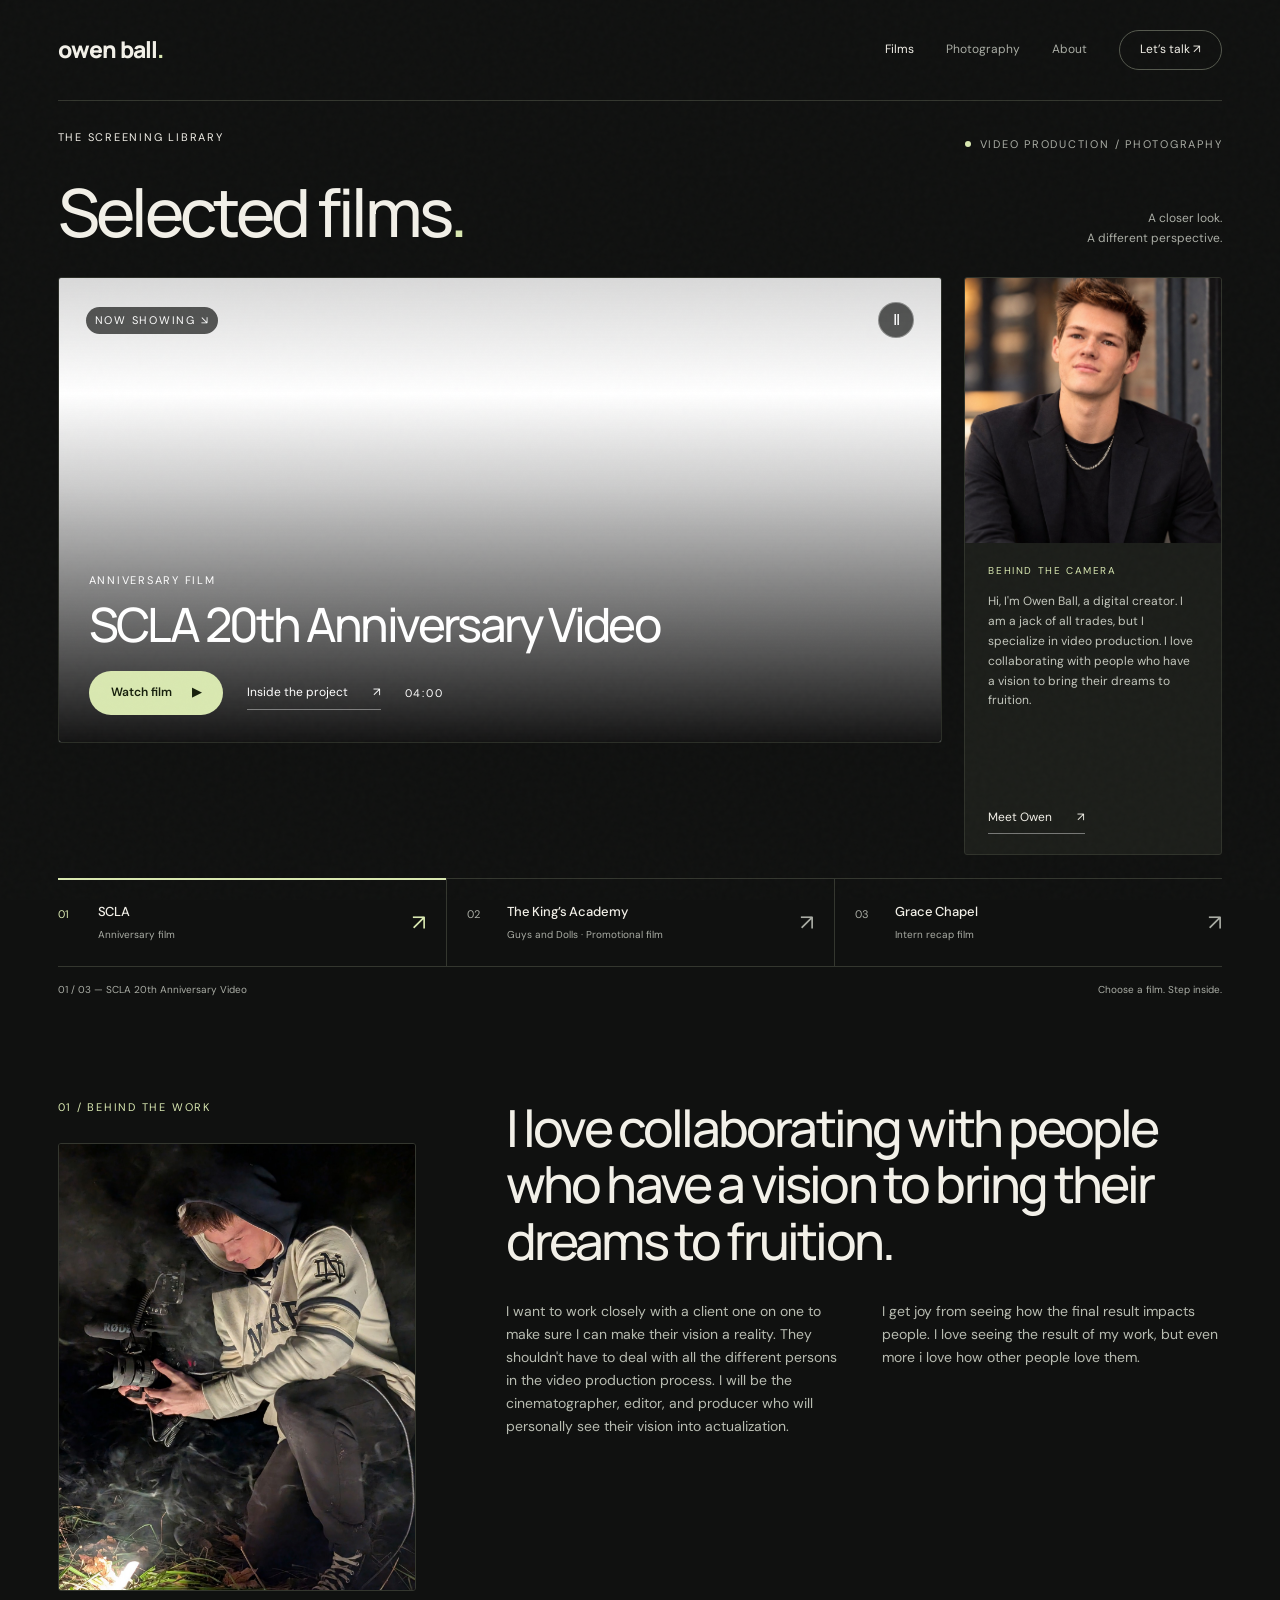
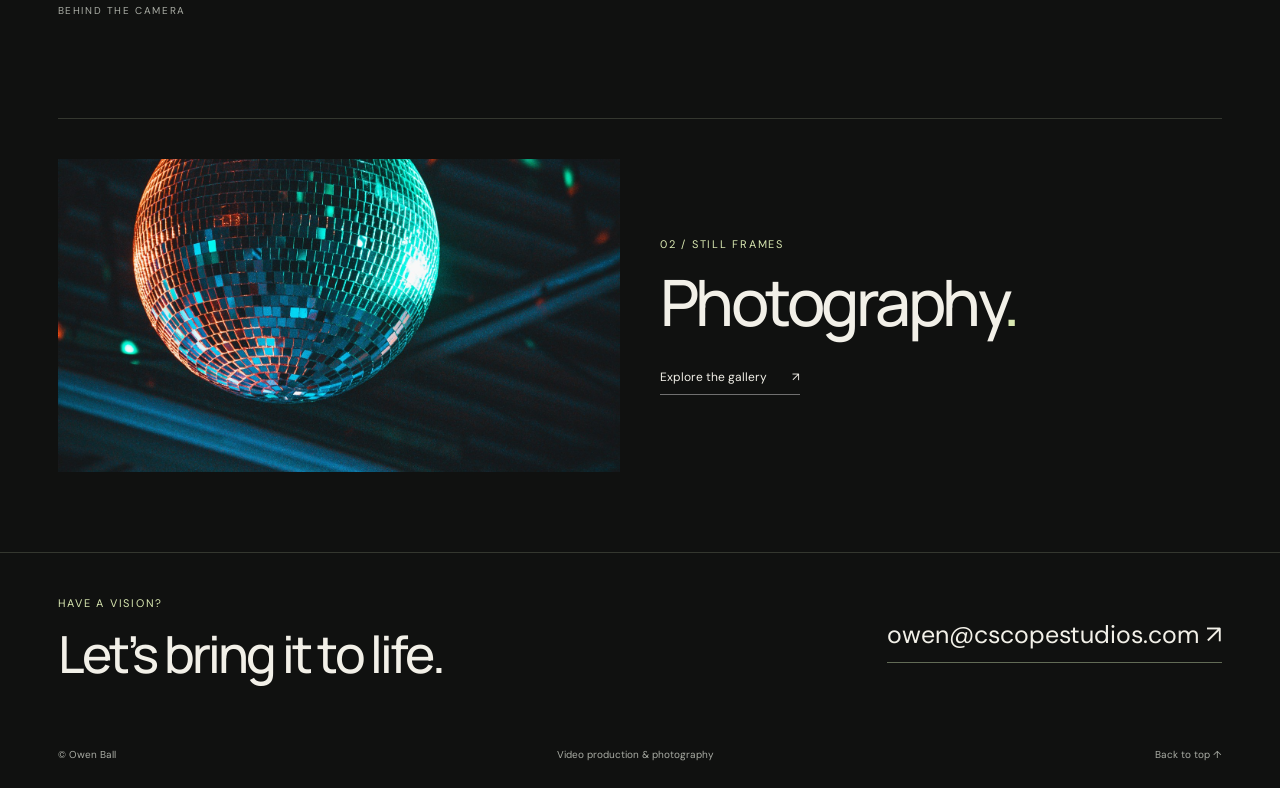
==== index.html @ f32d944a "Add files via upload" ====
<!doctype html>
<html lang="en" id="top">
<head>
  <meta charset="utf-8">
  <meta name="viewport" content="width=device-width, initial-scale=1">
  <meta name="theme-color" content="#101110">
  <meta name="description" content="Hi, I&#x27;m Owen Ball, a digital creator. I am a jack of all trades, but I specialize in video production. I love collaborating with people who have a vision to bring their dreams to fruition.">
  <title>Video production &amp; photography · Owen Ball</title>
  <link rel="icon" href="assets/favicon.svg" type="image/svg+xml">
  <link rel="preconnect" href="https://fonts.googleapis.com">
  <link rel="preconnect" href="https://fonts.gstatic.com" crossorigin>
  <link rel="stylesheet" href="assets/style.css">
  <script src="assets/site.js" defer></script>
</head>
<body>
<a class="skip" href="#main">Skip to content</a>
  <header class="site-header wrap">
    <a class="wordmark" href="index.html" aria-label="Owen Ball home">owen ball<span>.</span></a>
    <nav aria-label="Main navigation">
      <a href="index.html" aria-current="page">Films</a>
      <a href="photography.html" >Photography</a>
      <a class="about-nav" href="index.html#about">About</a>
      <a class="contact-link" href="mailto:owen@cscopestudios.com">Let’s talk <span aria-hidden="true">↗</span></a>
    </nav>
  </header>
<main id="main" class="wrap">
  <div class="page-topline"><p class="eyebrow">The screening library</p><p class="eyebrow status muted">Video production / Photography</p></div>
  <div class="library-heading"><h1>Selected films<span class="accent">.</span></h1><p>A closer look.<br>A different perspective.</p></div>
  <section aria-label="Film screening library">
    <div class="screening-layout">
      <div class="stage">
        <img id="stage-poster" class="stage-poster" src="assets/images/scla.jpg" alt="" fetchpriority="high" width="1920" height="1080">
        <div class="ambient" id="ambient" aria-hidden="true"></div>
        <div class="stage-top"><span class="eyebrow">Now showing <span aria-hidden="true">↘</span></span><button class="motion-toggle" id="motion-toggle" type="button" aria-label="Pause motion preview" aria-pressed="true">Ⅱ</button></div>
        <div class="stage-bottom"><p class="eyebrow" id="stage-category">Anniversary film</p><h2 id="stage-title">SCLA 20th Anniversary Video</h2>
          <div class="stage-actions"><button id="watch-film" class="pill" type="button">Watch film <span aria-hidden="true">▶</span></button><a class="text-link" id="project-link" href="scla.html">Inside the project <span aria-hidden="true">↗</span></a><span class="eyebrow" id="stage-duration">04:00</span></div>
        </div>
      </div>
      <aside class="profile" aria-label="Meet Owen">
        <img class="profile-photo profile-headshot" src="assets/images/owen-ball-headshot.jpg" alt="Professional headshot of Owen Ball wearing a black blazer" width="1086" height="1448">
        <div class="profile-content"><span class="eyebrow">Behind the camera</span><p>Hi, I&#x27;m Owen Ball, a digital creator. I am a jack of all trades, but I specialize in video production. I love collaborating with people who have a vision to bring their dreams to fruition.</p><a class="text-link" href="#about">Meet Owen <span aria-hidden="true">↗</span></a></div>
      </aside>
    </div>
    <div class="film-shelf" aria-label="Choose a film"><button class="film-choice" type="button" aria-pressed="true" data-key="scla" data-number="01" data-title="SCLA 20th Anniversary Video" data-short="SCLA" data-category="Anniversary film" data-duration="04:00" data-id="1201639268" data-hash="f3a242fcdb" data-page="scla.html" data-poster="assets/images/scla.jpg">
 <span class="number">01</span><span><strong>SCLA</strong><small>Anniversary film</small></span><span class="arrow" aria-hidden="true">↗</span></button>
<button class="film-choice" type="button" aria-pressed="false" data-key="kings" data-number="02" data-title="The King’s Academy" data-short="The King’s Academy" data-category="Guys and Dolls · Promotional film" data-duration="01:23" data-id="1181231760" data-hash="d22eb10714" data-page="kings-academy.html" data-poster="assets/images/kings.jpg">
 <span class="number">02</span><span><strong>The King’s Academy</strong><small>Guys and Dolls · Promotional film</small></span><span class="arrow" aria-hidden="true">↗</span></button>
<button class="film-choice" type="button" aria-pressed="false" data-key="grace" data-number="03" data-title="Grace Chapel 2026 Intern Recap Video" data-short="Grace Chapel" data-category="Intern recap film" data-duration="04:53" data-id="1246692752" data-hash="9cd34ef576" data-page="grace-chapel.html" data-poster="assets/images/grace.jpg">
 <span class="number">03</span><span><strong>Grace Chapel</strong><small>Intern recap film</small></span><span class="arrow" aria-hidden="true">↗</span></button></div>
    <div class="under-shelf"><span id="selected-status" aria-live="polite">01 / 03 — SCLA 20th Anniversary Video</span><span>Choose a film. Step inside.</span></div>
    <noscript><p>Explore the films: <a href="scla.html">SCLA</a> · <a href="kings-academy.html">The King’s Academy</a> · <a href="grace-chapel.html">Grace Chapel</a></p></noscript>
  </section>
  <section class="about-section reveal" id="about" aria-labelledby="about-title">
    <div class="about-identity">
      <p class="eyebrow accent">01 / Behind the work</p>
      <figure class="about-working-photo">
        <img src="assets/images/owen-ball.jpg" alt="Owen Ball working with a camera and microphone on location" loading="lazy" width="1200" height="1594">
        <figcaption class="eyebrow muted">Behind the camera</figcaption>
      </figure>
    </div>
    <div class="about-content"><h2 id="about-title">I love collaborating with people who have a vision to bring their dreams to fruition.</h2>
      <div class="about-copy"><p>I want to work closely with a client one on one to make sure I can make their vision a reality. They shouldn&#x27;t have to deal with all the different persons in the video production process. I will be the cinematographer, editor, and producer who will personally see their vision into actualization.</p><p>I get joy from seeing how the final result impacts people. I love seeing the result of my work, but even more i love how other people love them.</p></div>
    </div>
  </section>
  <section class="photo-teaser reveal" aria-labelledby="photo-title"><a href="photography.html" aria-label="Explore Owen’s photography"><img src="assets/photos/0H9A9718.jpg" alt="A mirror ball illuminated with orange and teal light" loading="lazy" width="1467" height="2200"></a>
    <div><p class="eyebrow accent">02 / Still frames</p><h2 id="photo-title">Photography<span class="accent">.</span></h2><a href="photography.html" class="text-link">Explore the gallery <span aria-hidden="true">↗</span></a></div>
  </section>
</main>
<dialog class="dialog" id="film-dialog" aria-labelledby="film-dialog-title"><div class="dialog-bar"><h2 id="film-dialog-title">Film screening</h2><button type="button" class="close-dialog" data-close-dialog>Close ×</button></div><div class="dialog-content" id="film-player"></div><div class="dialog-bottom"><a id="dialog-project-link" href="scla.html">Inside the project ↗</a><a id="dialog-vimeo-link" href="https://vimeo.com/1201639268/f3a242fcdb" target="_blank" rel="noopener">Watch on Vimeo ↗</a></div></dialog>
<footer class="footer wrap" id="contact">
    <div class="footer-top"><div><p class="eyebrow accent">Have a vision?</p><h2>Let’s bring it to life.</h2></div>
      <a class="footer-email" href="mailto:owen@cscopestudios.com">owen@cscopestudios.com <span aria-hidden="true">↗</span></a></div>
    <div class="footer-bottom"><span>© Owen Ball</span><span>Video production &amp; photography</span><a href="#top">Back to top ↑</a></div>
  </footer>
</body>
</html>
---- assets/style.css ----
/* Owen Ball — The Screening Library. Shared styles; no build tools required. */
@import url('https://fonts.googleapis.com/css2?family=DM+Sans:wght@400;450;500;550;600;650;700&family=Manrope:wght@400;500;600;650;700;800&display=swap');
:root {
  color-scheme:dark;
  --bg:#101110;
  --panel:#191b19;
  --ink:#f2f0e8;
  --muted:#aaaDA5;
  --line:#34372f;
  --accent:#d9e8b1;
  --gutter:clamp(20px,4.5vw,80px)
}
* {
  box-sizing:border-box
}
html {
  scroll-behavior:smooth;
  scroll-padding-top:90px
}
body {
  margin:0;
  background:var(--bg);
  color:var(--ink);
  font:15px/1.65 'DM Sans',Arial,sans-serif;
  -webkit-font-smoothing:antialiased
}
body::before {
  content:"";
  position:fixed;
  inset:0;
  pointer-events:none;
  z-index:20;
  opacity:.025;
  background-image:url("data:image/svg+xml,%3Csvg viewBox='0 0 180 180' xmlns='http://www.w3.org/2000/svg'%3E%3Cfilter id='n'%3E%3CfeTurbulence type='fractalNoise' baseFrequency='.9' numOctaves='3' stitchTiles='stitch'/%3E%3C/filter%3E%3Cpath fill='%23fff' filter='url(%23n)' opacity='.8' d='M0 0h180v180H0z'/%3E%3C/svg%3E")
}
a {
  color:inherit;
  text-decoration:none
}
button {
  font:inherit;
  color:inherit;
  cursor:pointer
}
button,a {
  -webkit-tap-highlight-color:transparent
}
button {
  border:0
}
button:disabled {
  cursor:default;
  opacity:.4
}
a:focus-visible,button:focus-visible,summary:focus-visible {
  outline:2px solid var(--accent);
  outline-offset:6px
}
img {
  display:block;
  width:100%;
  height:auto
}
h1,h2,h3,p,figure {
  margin:0
}
h1,h2,h3 {
  font-family:'Manrope',Arial,sans-serif;
  font-weight:500;
  line-height:1.1;
  letter-spacing:-.055em
}
p+p {
  margin-top:1.25em
}
.wrap {
  padding-inline:var(--gutter);
  max-width:1800px;
  margin:auto
}
.eyebrow {
  font:11px/1.5 'DM Sans',Arial,sans-serif;
  letter-spacing:.16em;
  text-transform:uppercase
}
.muted {
  color:var(--muted)
}
.accent {
  color:var(--accent)
}
.skip {
  position:fixed;
  left:20px;
  top:-100px;
  padding:12px;
  background:var(--accent);
  color:#101110;
  z-index:100
}
.skip:focus {
  top:15px
}
.site-header {
  height:100px;
  display:flex;
  align-items:center;
  justify-content:space-between;
  gap:24px
}
.wordmark {
  font-family:'Manrope',Arial,sans-serif;
  font-weight:800;
  font-size:23px;
  letter-spacing:-1px;
  white-space:nowrap
}
.wordmark span {
  color:var(--accent)
}
nav {
  display:flex;
  align-items:center;
  gap:32px;
  font-size:12px
}
nav a {
  color:var(--muted);
  transition:color .2s
}
nav a:hover,nav a[aria-current=page] {
  color:var(--ink)
}
nav .contact-link {
  color:var(--ink);
  border:1px solid #55594e;
  border-radius:30px;
  padding:9px 20px
}
nav .contact-link:hover {
  background:var(--accent);
  color:#101110
}
.page-topline {
  border-top:1px solid var(--line);
  padding-top:21px;
  display:flex;
  justify-content:space-between;
  align-items:center;
  gap:15px
}
.status {
  display:inline-flex;
  gap:9px;
  align-items:center
}
.status::before {
  content:"";
  width:6px;
  height:6px;
  border-radius:50%;
  background:var(--accent)
}
.library-heading {
  display:flex;
  align-items:end;
  justify-content:space-between;
  padding:23px 0 29px;
  gap:24px
}
.library-heading h1 {
  font-size:clamp(40px,5.2vw,78px)
}
.library-heading p {
  max-width:170px;
  font-size:12px;
  text-align:right;
  color:var(--muted)
}
.screening-layout {
  display:grid;
  grid-template-columns:minmax(0,1fr) 258px;
  gap:22px
}
.stage {
  position:relative;
  min-width:0;
  overflow:hidden;
  background:#060706;
  aspect-ratio:1.9;
  border:1px solid #2b2e27;
  border-radius:3px;
  isolation:isolate
}
.stage-poster {
  position:absolute;
  inset:0;
  height:100%;
  object-fit:cover;
  transition:opacity .5s
}
.ambient {
  position:absolute;
  inset:0;
  overflow:hidden;
  z-index:1;
  pointer-events:none
}
.ambient iframe {
  position:absolute;
  border:0;
  left:50%;
  top:50%;
  width:100%;
  height:100%;
  transform:translate(-50%,-50%);
  aspect-ratio:16/9
}
.stage::after {
  content:"";
  position:absolute;
  inset:0;
  background:linear-gradient(180deg,rgba(0,0,0,.15),transparent 25%,rgba(0,0,0,.2) 45%,rgba(0,0,0,.92));
  z-index:2;
  pointer-events:none
}
.stage-top {
  position:absolute;
  inset:24px 27px auto;
  z-index:3;
  display:flex;
  justify-content:space-between;
  align-items:center;
  color:#fff
}
.stage-top .eyebrow {
  background:#080a08aa;
  padding:5px 9px;
  border-radius:20px
}
.motion-toggle {
  width:36px;
  height:36px;
  background:#080a08aa;
  border:1px solid #ffffff55;
  border-radius:50%;
  line-height:1
}
.stage-bottom {
  position:absolute;
  inset:auto 30px 27px;
  z-index:3;
  color:#fff
}
.stage-bottom h2 {
  font-size:clamp(28px,3.7vw,58px);
  max-width:740px;
  margin:10px 0 21px;
  text-wrap:balance
}
.stage-actions {
  display:flex;
  align-items:center;
  gap:24px
}
.pill {
  display:inline-flex;
  align-items:center;
  justify-content:center;
  gap:20px;
  border-radius:40px;
  background:var(--accent);
  color:#17200d;
  padding:12px 22px;
  font-size:12px;
  font-weight:600;
  transition:background .2s,transform .2s
}
.pill:hover {
  background:#eafaC7;
  transform:translateY(-2px)
}
.text-link {
  font-size:12px;
  border-bottom:1px solid #ffffff66;
  padding-block:6px;
  display:inline-flex;
  gap:25px
}
.text-link:hover {
  color:var(--accent)
}
.profile {
  background:#1c1e1a;
  border:1px solid #30332b;
  border-radius:3px;
  display:flex;
  flex-direction:column;
  overflow:hidden
}
.profile-photo {
  height:46%;
  min-height:150px;
  object-fit:cover;
  object-position:center 38%;
  filter:saturate(.65)
}
.profile-content {
  padding:20px 23px;
  display:flex;
  flex-direction:column;
  flex:1;
  gap:14px
}
.profile-content p {
  font-size:12px;
  line-height:1.65;
  color:#c4c7bd
}
.profile-content .eyebrow {
  color:var(--accent);
  font-size:10px
}
.profile-content a {
  margin-top:auto;
  align-self:start
}
.film-shelf {
  display:grid;
  grid-template-columns:repeat(3,minmax(0,1fr));
  margin-top:23px;
  border-block:1px solid var(--line)
}
.film-choice {
  display:grid;
  grid-template-columns:24px minmax(0,1fr) 28px;
  gap:16px;
  align-items:center;
  text-align:left;
  background:none;
  padding:23px 20px;
  position:relative;
  transition:background .3s
}
.film-choice+.film-choice {
  border-left:1px solid var(--line)
}
.film-choice:first-child {
  padding-left:0
}
.film-choice:last-child {
  padding-right:0
}
.film-choice::before {
  content:"";
  height:2px;
  background:var(--accent);
  position:absolute;
  top:-1px;
  left:0;
  right:0;
  transform:scaleX(0);
  transform-origin:left;
  transition:transform .4s
}
.film-choice[aria-pressed=true]::before {
  transform:scaleX(1)
}
.film-choice:hover {
  background:#ffffff04
}
.film-choice .number {
  font-size:11px;
  color:var(--muted);
  align-self:start;
  padding-top:3px
}
.film-choice strong {
  display:block;
  font-size:13px;
  font-weight:500;
  letter-spacing:-.01em;
  line-height:1.5
}
.film-choice small {
  font-size:10px;
  color:var(--muted);
  display:block;
  margin-top:5px
}
.film-choice .arrow {
  font-size:22px;
  justify-self:end;
  color:var(--muted)
}
.film-choice[aria-pressed=true] .arrow,.film-choice[aria-pressed=true] .number {
  color:var(--accent)
}
.under-shelf {
  display:flex;
  justify-content:space-between;
  margin-top:15px;
  font-size:10px;
  color:var(--muted)
}
.about-section {
  padding-block:100px;
  display:grid;
  grid-template-columns:1fr 2fr;
  gap:7vw
}
.about-content h2 {
  font-size:clamp(32px,4vw,60px);
  margin-bottom:32px;
  max-width:850px
}
.about-copy {
  display:grid;
  grid-template-columns:1fr 1fr;
  gap:35px;
  color:#b8bcb1;
  font-size:14px
}
.about-copy p {
  margin:0
}
.photo-teaser {
  border-top:1px solid var(--line);
  padding-block:40px 80px;
  display:grid;
  grid-template-columns:1fr 1fr;
  gap:40px;
  align-items:center
}
.photo-teaser img {
  aspect-ratio:1.8;
  object-fit:cover
}
.photo-teaser h2 {
  font-size:clamp(40px,5vw,72px);
  margin-block:14px 25px
}
.footer {
  border-top:1px solid var(--line);
  padding-top:42px;
  padding-bottom:25px
}
.footer-top {
  display:flex;
  justify-content:space-between;
  align-items:center;
  gap:24px
}
.footer h2 {
  font-size:clamp(32px,4vw,60px);
  margin-top:14px
}
.footer-bottom {
  display:flex;
  justify-content:space-between;
  gap:20px;
  margin-top:65px;
  color:var(--muted);
  font-size:10px
}
.footer-email {
  font-size:clamp(14px,2vw,25px);
  border-bottom:1px solid #626b56;
  padding-bottom:7px
}
.footer-email:hover {
  color:var(--accent)
}
.page-heading {
  padding:42px 0 45px
}
.page-heading h1 {
  font-size:clamp(52px,8vw,116px);
  margin:14px 0 18px
}
.page-heading p {
  color:var(--muted);
  max-width:630px
}
.project-heading {
  padding:45px 0 35px;
  display:grid;
  grid-template-columns:2fr 1fr;
  gap:40px;
  align-items:end
}
.project-heading h1 {
  font-size:clamp(42px,5.8vw,86px);
  margin:18px 0 20px
}
.project-heading .project-purpose {
  color:#babeb3;
  font-size:14px
}
.project-credits {
  border-top:1px solid var(--line);
  padding-top:16px
}
.project-credits .eyebrow {
  color:var(--accent);
  margin-bottom:12px
}
.project-credits p {
  font-size:13px;
  color:#b8bcb1
}
.project-video {
  position:relative;
  aspect-ratio:16/9;
  max-height:80vh;
  background:#050605;
  overflow:hidden
}
.project-video iframe {
  width:100%;
  height:100%;
  border:0
}
.film-fallback {
  padding:12px 0;
  color:var(--muted);
  font-size:11px
}
.film-fallback a {
  text-decoration:underline;
  text-underline-offset:4px
}
.project-body {
  padding:70px 0 95px
}
.project-block {
  display:grid;
  grid-template-columns:1fr 2fr;
  gap:60px;
  padding:42px 0;
  border-top:1px solid var(--line)
}
.project-block h2 {
  font-size:32px
}
.project-block .prose {
  font-size:19px;
  color:#c3c7bc;
  max-width:800px
}
.statement {
  padding:65px 0;
  font-size:clamp(28px,4vw,58px);
  line-height:1.3;
  letter-spacing:-.035em;
  max-width:1050px
}
.decision-strip {
  display:grid;
  grid-template-columns:repeat(3,1fr);
  gap:28px;
  padding-block:35px 50px;
  border-block:1px solid var(--line)
}
.decision-strip .eyebrow {
  color:var(--accent);
  margin-bottom:20px
}
.decision-strip p {
  font-size:17px;
  color:#c3c7bc
}
.next-project {
  padding:45px 0;
  border-top:1px solid var(--line);
  display:flex;
  justify-content:space-between;
  align-items:center;
  gap:20px
}
.next-project h2 {
  font-size:clamp(27px,4vw,52px);
  margin-top:15px
}
.next-project>span {
  font-size:40px;
  color:var(--accent)
}
.gallery-intro {
  display:flex;
  justify-content:space-between;
  gap:25px;
  align-items:end
}
.gallery {
  display:grid;
  grid-template-columns:repeat(6,minmax(0,1fr));
  gap:28px 20px;
  padding-bottom:85px;
  align-items:start
}
.photo {
  grid-column:span 3
}
.photo.portrait {
  grid-column:span 2
}
.photo.wide {
  grid-column:span 6
}
.photo button {
  display:block;
  padding:0;
  width:100%;
  background:none;
  overflow:hidden
}
.photo img {
  transition:transform .6s;
  object-fit:contain
}
.photo button:hover img {
  transform:scale(1.025)
}
.photo figcaption {
  display:flex;
  justify-content:space-between;
  font-size:10px;
  color:var(--muted);
  margin-top:9px
}
.gallery-note {
  margin-bottom:30px;
  color:var(--muted);
  font-size:11px
}
.dialog {
  border:1px solid #44483b;
  background:#101110;
  color:var(--ink);
  padding:0;
  max-width:none;
  max-height:none;
  width:100vw;
  height:100dvh;
  margin:0;
  position:fixed;
  inset:0
}
.dialog::backdrop {
  background:#000e
}
.dialog[open] {
  display:flex;
  flex-direction:column
}
.dialog-bar {
  display:flex;
  justify-content:space-between;
  align-items:center;
  gap:20px;
  padding:20px 30px;
  border-bottom:1px solid var(--line)
}
.dialog-bar h2 {
  font-size:17px;
  letter-spacing:-.02em
}
.close-dialog {
  border:1px solid #55594e;
  border-radius:40px;
  background:none;
  font-size:12px;
  padding:9px 19px
}
.close-dialog:hover {
  background:var(--accent);
  color:#101110
}
.dialog-content {
  flex:1;
  min-height:0;
  display:flex;
  align-items:center;
  justify-content:center;
  padding:24px
}
.dialog-content iframe {
  width:min(1400px,100%);
  height:100%;
  border:0
}
.dialog-content img {
  width:100%;
  height:100%;
  object-fit:contain
}
.dialog-bottom {
  display:flex;
  justify-content:space-between;
  align-items:center;
  padding:15px 30px;
  border-top:1px solid var(--line);
  font-size:12px
}
.dialog-bottom button {
  background:none;
  padding:8px 15px;
  border:1px solid var(--line);
  border-radius:30px
}
.dialog-bottom a {
  border-bottom:1px solid #6f7861
}
.no-scroll {
  overflow:hidden
}
.js-ready .reveal {
  opacity:0;
  transform:translateY(18px);
  transition:opacity .7s,transform .7s
}
.js-ready .reveal.visible {
  opacity:1;
  transform:none
}
noscript p {
  padding:15px;
  border:1px solid var(--line)
}
@media(min-width:1600px) {
  .screening-layout {
    grid-template-columns:minmax(0,1fr) 310px
  }
  .profile-content p {
    font-size:14px
  }
  .profile-content {
    padding:25px
  }
  .film-choice strong {
    font-size:15px
  }
}
@media(max-width:1050px) {
  .screening-layout {
    grid-template-columns:minmax(0,1fr) 220px
  }
  .stage {
    aspect-ratio:1.5
  }
  .profile-content {
    padding:16px
  }
  .profile-content p {
    font-size:11px
  }
  .stage-bottom {
    inset:auto 22px 22px
  }
  .stage-top {
    inset:20px 22px auto
  }
  .film-choice {
    gap:9px;
    padding:20px 12px
  }
  .film-choice strong {
    font-size:12px
  }
  .project-heading {
    grid-template-columns:1.5fr 1fr
  }
  .project-block {
    gap:30px
  }
  .about-section {
    gap:35px
  }
}
@media(max-width:720px) {
  .site-header {
    height:80px;
    gap:12px
  }
  .wordmark {
    font-size:20px
  }
  nav {
    gap:17px;
    font-size:11px
  }
  nav .contact-link {
    padding:7px 12px
  }
  nav .about-nav {
    display:none
  }
  .page-topline .status {
    display:none
  }
  .library-heading {
    padding:25px 0
  }
  .library-heading h1 {
    font-size:43px
  }
  .library-heading p {
    font-size:10px;
    max-width:120px
  }
  .screening-layout {
    grid-template-columns:1fr;
    gap:20px
  }
  .stage {
    aspect-ratio:1.13
  }
  .stage-bottom h2 {
    font-size:36px;
    margin-bottom:20px
  }
  .stage-top {
    inset:18px 18px auto
  }
  .stage-bottom {
    inset:auto 20px 24px
  }
  .stage-actions {
    gap:20px
  }
  .pill {
    padding:11px 18px
  }
  .profile {
    display:grid;
    grid-template-columns:110px 1fr
  }
  .profile-photo {
    height:100%;
    min-height:170px;
    object-position:50% 40%
  }
  .profile-content {
    gap:9px;
    padding:17px
  }
  .profile-content p {
    font-size:12px
  }
  .profile-content .text-link {
    font-size:11px;
    padding:0
  }
  .film-shelf {
    grid-template-columns:1fr;
    margin-top:20px
  }
  .film-choice {
    padding:17px 0;
    grid-template-columns:25px 1fr 25px;
    gap:14px
  }
  .film-choice+.film-choice {
    border-left:0;
    border-top:1px solid var(--line)
  }
  .film-choice strong {
    font-size:13px
  }
  .film-choice small {
    margin-top:2px
  }
  .film-choice::before {
    width:2px;
    height:auto;
    top:12px;
    bottom:12px;
    left:-12px;
    transform:scaleY(0)
  }
  .film-choice[aria-pressed=true]::before {
    transform:scaleY(1)
  }
  .under-shelf {
    font-size:9px
  }
  .about-section {
    padding-block:65px;
    grid-template-columns:1fr;
    gap:24px
  }
  .about-content h2 {
    font-size:34px
  }
  .about-copy {
    grid-template-columns:1fr;
    gap:24px
  }
  .photo-teaser {
    grid-template-columns:1fr;
    gap:25px;
    padding-bottom:55px
  }
  .photo-teaser h2 {
    font-size:44px
  }
  .photo-teaser img {
    aspect-ratio:1.5
  }
  .footer-top {
    align-items:start;
    flex-direction:column;
    gap:30px
  }
  .footer-bottom {
    margin-top:45px;
    flex-wrap:wrap
  }
  .footer-email {
    font-size:20px
  }
  .project-heading {
    grid-template-columns:1fr;
    gap:20px;
    padding-top:30px
  }
  .project-heading h1 {
    font-size:45px
  }
  .project-block {
    grid-template-columns:1fr;
    gap:22px;
    padding:30px 0
  }
  .project-block .prose {
    font-size:17px
  }
  .project-body {
    padding:35px 0 60px
  }
  .decision-strip {
    grid-template-columns:1fr;
    gap:30px
  }
  .decision-strip .eyebrow {
    margin-bottom:10px
  }
  .statement {
    font-size:30px;
    padding:35px 0
  }
  .gallery {
    gap:22px 12px;
    grid-template-columns:repeat(2,minmax(0,1fr));
    padding-bottom:55px
  }
  .photo,.photo.portrait {
    grid-column:span 1
  }
  .photo.wide {
    grid-column:span 2
  }
  .gallery-intro {
    display:block
  }
  .page-heading {
    padding:32px 0
  }
  .page-heading h1 {
    font-size:64px
  }
  .dialog-bar {
    padding:17px 20px
  }
  .dialog-bar h2 {
    font-size:14px;
    max-width:65%
  }
  .dialog-content {
    padding:10px
  }
  .dialog-bottom {
    padding:14px 20px;
    gap:10px
  }
  .dialog-bottom button {
    padding:8px 12px
  }
  .photo figcaption {
    font-size:9px
  }
}
@media(prefers-reduced-motion:reduce) {
  html {
    scroll-behavior:auto
  }
  *,*::before,*::after {
    animation:none!important;
    transition:none!important
  }
  .js-ready .reveal {
    opacity:1;
    transform:none
  }
}
/* Keep the complete screening selection within a typical laptop viewport. */
@media (min-width: 1051px) and (max-height: 850px) {
  .site-header {
    height: 74px;
  }
  .page-topline {
    padding-top: 13px;
  }
  .library-heading {
    padding: 16px 0 23px;
  }
  .library-heading h1 {
    font-size: 55px;
  }
  .stage {
    aspect-ratio: 2.15;
  }
  .profile-photo {
    height: 170px;
    min-height: 170px;
  }
  .profile-content {
    padding: 15px 20px;
    gap: 9px;
  }
  .profile-content p {
    font-size: 11px;
  }
  .film-shelf {
    margin-top: 18px;
  }
  .film-choice {
    padding-top: 16px;
    padding-bottom: 16px;
  }
}
.photo a {
  display: block;
  overflow: hidden;
}
.photo a:hover img {
  transform: scale(1.025);
}
/* Preview crops are atmospheric; the full film player preserves the whole frame. */
.ambient iframe {
  width: 112%;
  height: 125%;
}

/* Keep film actions on one line on narrow phones. */
@media (max-width: 480px) {
  .stage-actions { gap: 16px; }
  .stage-actions .pill, .stage-actions .text-link { white-space: nowrap; }
  .stage-actions .text-link { gap: 12px; }
  #stage-duration { display: none; }
}

/* Professional portrait in the introduction; on-location portrait beside About. */
.profile-headshot {
  object-position: 50% 25%;
  filter: none;
}
.about-working-photo {
  margin-top: 28px;
}
.about-working-photo img {
  aspect-ratio: 4 / 5;
  object-fit: cover;
  object-position: 50% 42%;
  border: 1px solid var(--line);
  border-radius: 3px;
}
.about-working-photo figcaption {
  margin-top: 12px;
  font-size: 10px;
}
@media (max-width: 720px) {
  .about-working-photo {
    max-width: 340px;
  }
  .about-working-photo img {
    aspect-ratio: 5 / 4;
    object-position: 50% 42%;
  }
}
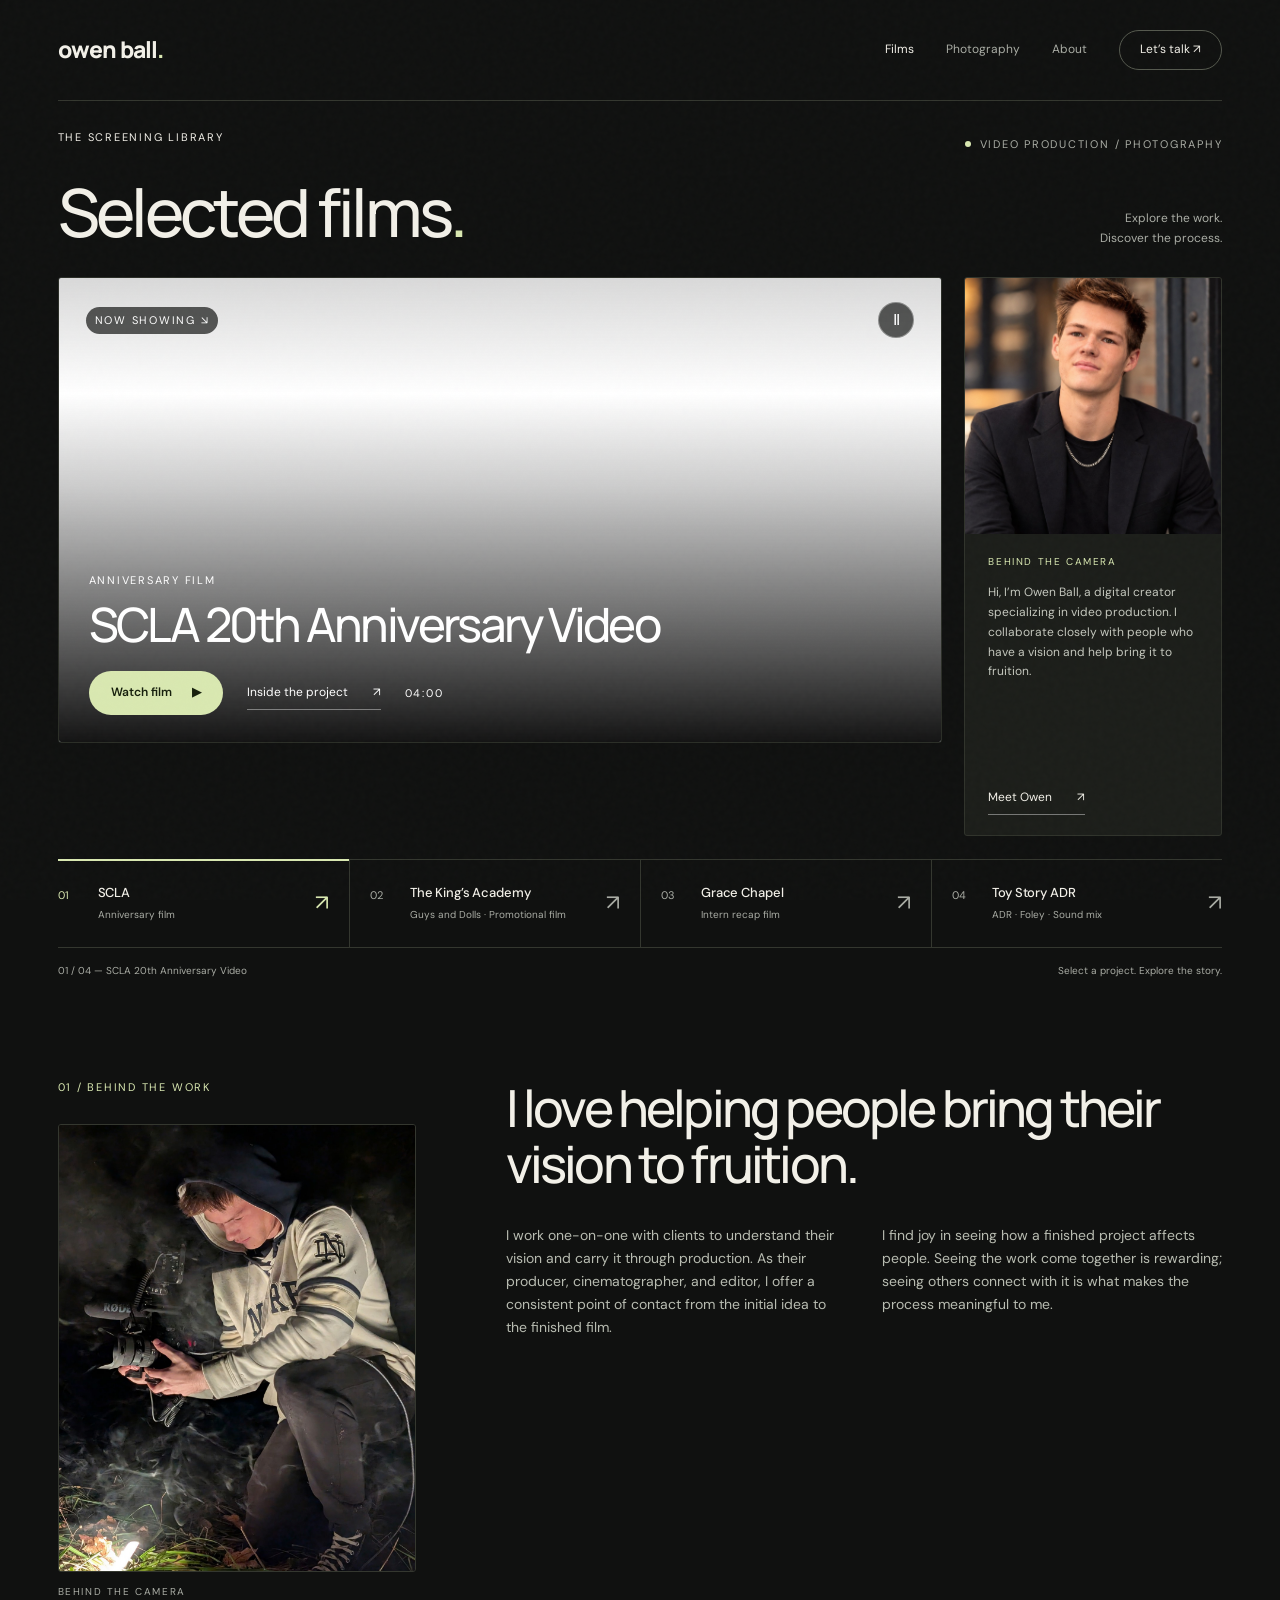
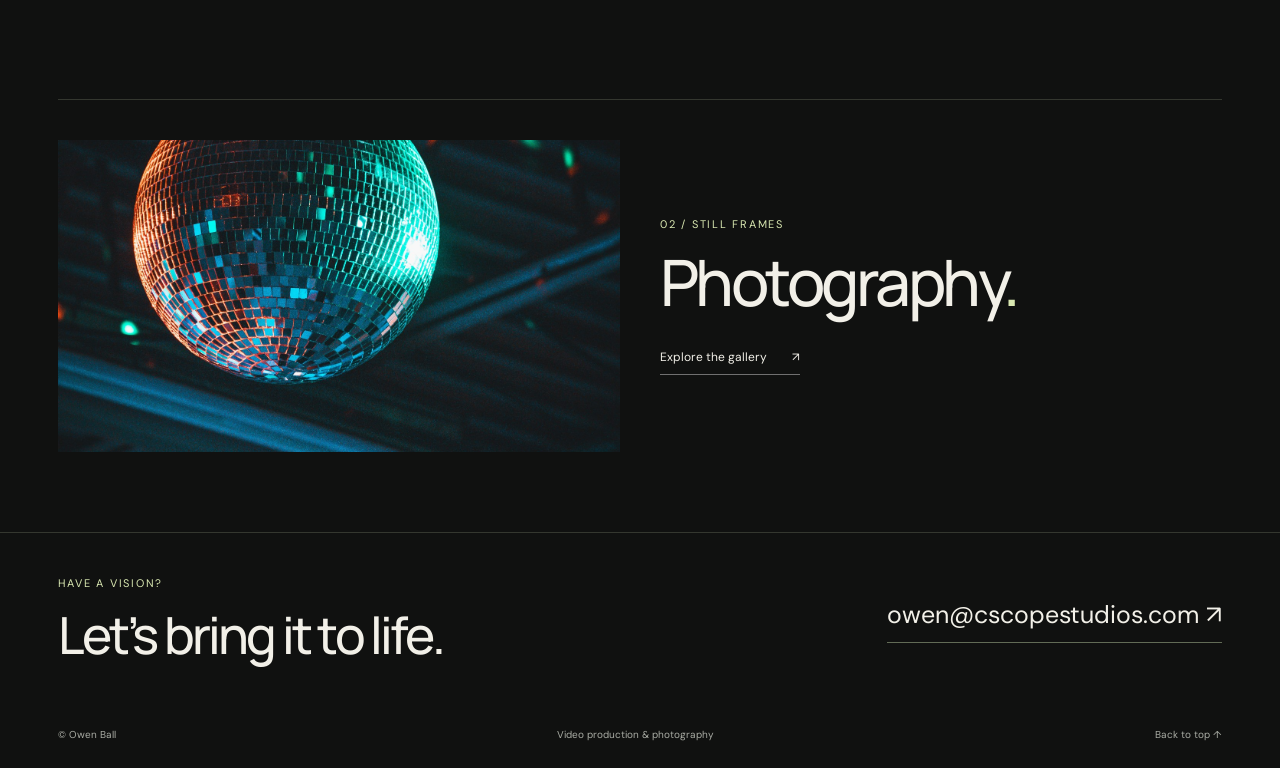
==== commit 11345afa: "Add Toy Story ADR project and refine portfolio copy" ====
--- a/index.html
+++ b/index.html
@@ -4,7 +4,7 @@
   <meta charset="utf-8">
   <meta name="viewport" content="width=device-width, initial-scale=1">
   <meta name="theme-color" content="#101110">
-  <meta name="description" content="Hi, I&#x27;m Owen Ball, a digital creator. I am a jack of all trades, but I specialize in video production. I love collaborating with people who have a vision to bring their dreams to fruition.">
+  <meta name="description" content="Hi, I’m Owen Ball, a digital creator specializing in video production. I collaborate closely with people who have a vision and help bring it to fruition.">
   <title>Video production &amp; photography · Owen Ball</title>
   <link rel="icon" href="assets/favicon.svg" type="image/svg+xml">
   <link rel="preconnect" href="https://fonts.googleapis.com">
@@ -25,7 +25,7 @@
   </header>
 <main id="main" class="wrap">
   <div class="page-topline"><p class="eyebrow">The screening library</p><p class="eyebrow status muted">Video production / Photography</p></div>
-  <div class="library-heading"><h1>Selected films<span class="accent">.</span></h1><p>A closer look.<br>A different perspective.</p></div>
+  <div class="library-heading"><h1>Selected films<span class="accent">.</span></h1><p>Explore the work.<br>Discover the process.</p></div>
   <section aria-label="Film screening library">
     <div class="screening-layout">
       <div class="stage">
@@ -38,7 +38,7 @@
       </div>
       <aside class="profile" aria-label="Meet Owen">
         <img class="profile-photo profile-headshot" src="assets/images/owen-ball-headshot.jpg" alt="Professional headshot of Owen Ball wearing a black blazer" width="1086" height="1448">
-        <div class="profile-content"><span class="eyebrow">Behind the camera</span><p>Hi, I&#x27;m Owen Ball, a digital creator. I am a jack of all trades, but I specialize in video production. I love collaborating with people who have a vision to bring their dreams to fruition.</p><a class="text-link" href="#about">Meet Owen <span aria-hidden="true">↗</span></a></div>
+        <div class="profile-content"><span class="eyebrow">Behind the camera</span><p>Hi, I’m Owen Ball, a digital creator specializing in video production. I collaborate closely with people who have a vision and help bring it to fruition.</p><a class="text-link" href="#about">Meet Owen <span aria-hidden="true">↗</span></a></div>
       </aside>
     </div>
     <div class="film-shelf" aria-label="Choose a film"><button class="film-choice" type="button" aria-pressed="true" data-key="scla" data-number="01" data-title="SCLA 20th Anniversary Video" data-short="SCLA" data-category="Anniversary film" data-duration="04:00" data-id="1201639268" data-hash="f3a242fcdb" data-page="scla.html" data-poster="assets/images/scla.jpg">
@@ -46,9 +46,14 @@
 <button class="film-choice" type="button" aria-pressed="false" data-key="kings" data-number="02" data-title="The King’s Academy" data-short="The King’s Academy" data-category="Guys and Dolls · Promotional film" data-duration="01:23" data-id="1181231760" data-hash="d22eb10714" data-page="kings-academy.html" data-poster="assets/images/kings.jpg">
  <span class="number">02</span><span><strong>The King’s Academy</strong><small>Guys and Dolls · Promotional film</small></span><span class="arrow" aria-hidden="true">↗</span></button>
 <button class="film-choice" type="button" aria-pressed="false" data-key="grace" data-number="03" data-title="Grace Chapel 2026 Intern Recap Video" data-short="Grace Chapel" data-category="Intern recap film" data-duration="04:53" data-id="1246692752" data-hash="9cd34ef576" data-page="grace-chapel.html" data-poster="assets/images/grace.jpg">
- <span class="number">03</span><span><strong>Grace Chapel</strong><small>Intern recap film</small></span><span class="arrow" aria-hidden="true">↗</span></button></div>
-    <div class="under-shelf"><span id="selected-status" aria-live="polite">01 / 03 — SCLA 20th Anniversary Video</span><span>Choose a film. Step inside.</span></div>
-    <noscript><p>Explore the films: <a href="scla.html">SCLA</a> · <a href="kings-academy.html">The King’s Academy</a> · <a href="grace-chapel.html">Grace Chapel</a></p></noscript>
+ <span class="number">03</span><span><strong>Grace Chapel</strong><small>Intern recap film</small></span><span class="arrow" aria-hidden="true">↗</span></button>
+<button class="film-choice" type="button" aria-pressed="false" data-key="toy-story" data-number="04" data-title="Toy Story ADR" data-short="Toy Story ADR" data-category="ADR · Foley · Sound mix" data-duration="04:36" data-id="1249445028" data-hash="ac8affdb30" data-page="toy-story-adr.html" data-poster="assets/images/toy-story-adr.jpg">
+  <span class="number">04</span>
+  <span><strong>Toy Story ADR</strong><small>ADR · Foley · Sound mix</small></span>
+  <span class="arrow" aria-hidden="true">↗</span>
+</button></div>
+    <div class="under-shelf"><span id="selected-status" aria-live="polite">01 / 04 — SCLA 20th Anniversary Video</span><span>Select a project. Explore the story.</span></div>
+    <noscript><p>Explore the films: <a href="scla.html">SCLA</a> · <a href="kings-academy.html">The King’s Academy</a> · <a href="grace-chapel.html">Grace Chapel</a> · <a href="toy-story-adr.html">Toy Story ADR</a></p></noscript>
   </section>
   <section class="about-section reveal" id="about" aria-labelledby="about-title">
     <div class="about-identity">
@@ -58,8 +63,8 @@
         <figcaption class="eyebrow muted">Behind the camera</figcaption>
       </figure>
     </div>
-    <div class="about-content"><h2 id="about-title">I love collaborating with people who have a vision to bring their dreams to fruition.</h2>
-      <div class="about-copy"><p>I want to work closely with a client one on one to make sure I can make their vision a reality. They shouldn&#x27;t have to deal with all the different persons in the video production process. I will be the cinematographer, editor, and producer who will personally see their vision into actualization.</p><p>I get joy from seeing how the final result impacts people. I love seeing the result of my work, but even more i love how other people love them.</p></div>
+    <div class="about-content"><h2 id="about-title">I love helping people bring their vision to fruition.</h2>
+      <div class="about-copy"><p>I work one-on-one with clients to understand their vision and carry it through production. As their producer, cinematographer, and editor, I offer a consistent point of contact from the initial idea to the finished film.</p><p>I find joy in seeing how a finished project affects people. Seeing the work come together is rewarding; seeing others connect with it is what makes the process meaningful to me.</p></div>
     </div>
   </section>
   <section class="photo-teaser reveal" aria-labelledby="photo-title"><a href="photography.html" aria-label="Explore Owen’s photography"><img src="assets/photos/0H9A9718.jpg" alt="A mirror ball illuminated with orange and teal light" loading="lazy" width="1467" height="2200"></a>
--- a/assets/style.css
+++ b/assets/style.css
@@ -1089,3 +1089,52 @@
     object-position: 50% 42%;
   }
 }
+
+/* Four-project library and the listening-led ADR case study. */
+.film-shelf {
+  grid-template-columns: repeat(4, minmax(0, 1fr));
+}
+.listening-note {
+  display: flex;
+  align-items: center;
+  gap: 24px;
+  padding: 17px 0;
+  border-top: 1px solid var(--line);
+}
+.listening-note p { color: var(--muted); font-size: 12px; }
+.sound-chapters {
+  display: grid;
+  grid-template-columns: repeat(3, 1fr);
+  gap: 0;
+  margin-top: 28px;
+  border-block: 1px solid var(--line);
+}
+.sound-chapters a { padding: 18px 0; color: var(--ink); }
+.sound-chapters a + a { padding-left: 24px; border-left: 1px solid var(--line); }
+.sound-chapters span { color: var(--accent); font-size: 10px; margin-right: 18px; }
+.sound-process {
+  display: grid;
+  grid-template-columns: 1fr 1fr;
+  align-items: center;
+  gap: clamp(28px, 6vw, 90px);
+  padding-bottom: 65px;
+}
+.sound-process-photo img { border: 1px solid var(--line); border-radius: 3px; }
+.sound-process-photo figcaption { margin-top: 12px; font-size: 10px; }
+.sound-process-copy h2 { font-size: clamp(36px, 4vw, 64px); margin: 20px 0 28px; }
+.sound-process-copy p:not(.eyebrow) { color: #c3c7bc; }
+.sound-process-copy .sound-intro { font-size: 23px; line-height: 1.5; }
+@media (min-width: 721px) and (max-width: 1050px) {
+  .film-shelf { grid-template-columns: repeat(2, minmax(0, 1fr)); }
+  .film-choice:nth-child(3) { border-left: 0; border-top: 1px solid var(--line); }
+  .film-choice:nth-child(4) { border-top: 1px solid var(--line); }
+}
+@media (max-width: 720px) {
+  .film-shelf { grid-template-columns: 1fr; }
+  .sound-process { grid-template-columns: 1fr; padding-bottom: 35px; }
+  .sound-process-photo { max-width: 460px; }
+  .sound-process-copy .sound-intro { font-size: 20px; }
+  .listening-note { align-items: flex-start; gap: 12px; flex-direction: column; }
+  .sound-chapters a + a { padding-left: 12px; }
+  .sound-chapters span { display: block; margin: 0 0 6px; }
+}
